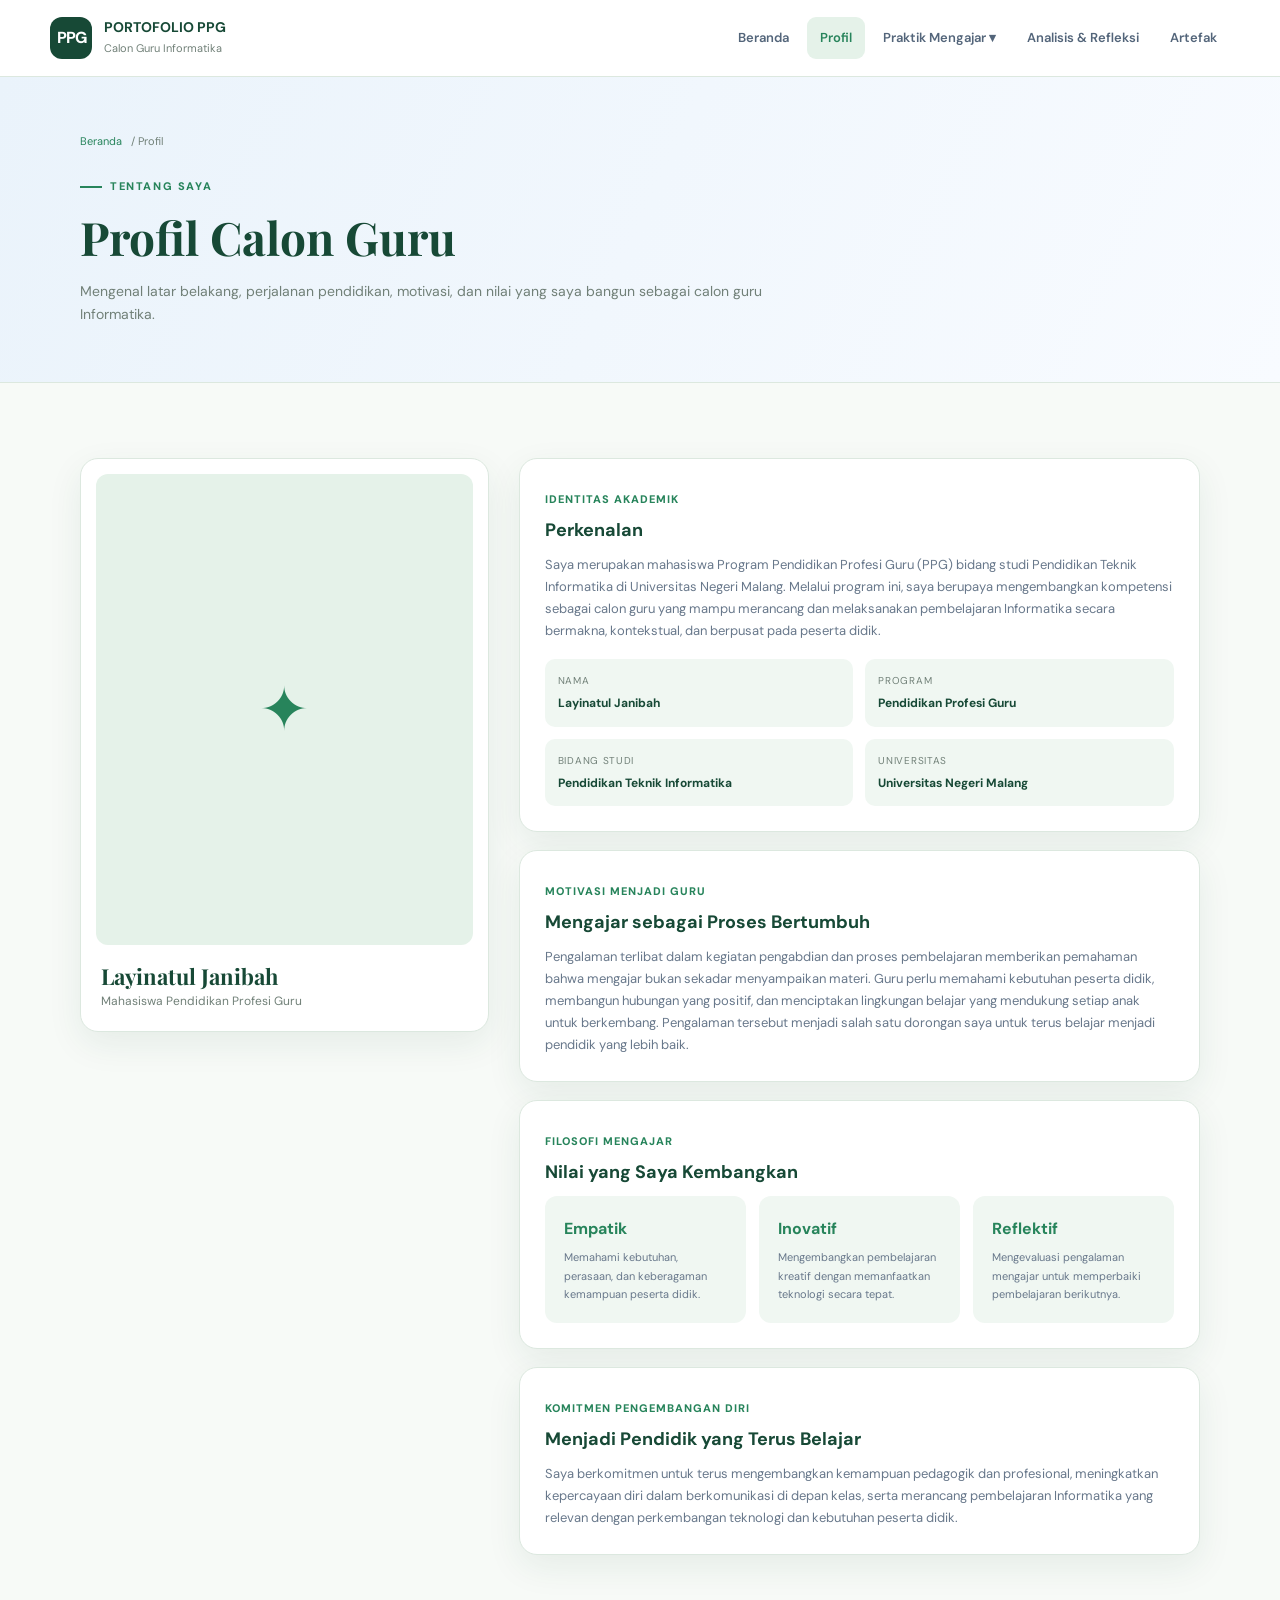
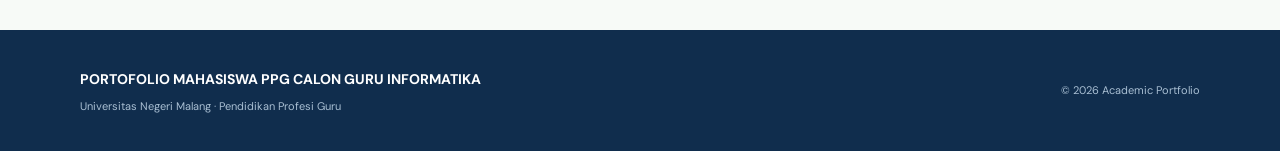
==== profil.html @ 5bf06bca "1st commit" ====
<!DOCTYPE html>
<html lang="id">
<head>
    <meta charset="UTF-8">
    <meta name="viewport" content="width=device-width, initial-scale=1.0">
    <title>Profil | Portofolio PPG Informatika</title>
    <link rel="stylesheet" href="style.css">
</head>
<body>

<header class="site-header">
    <div class="nav-container">
        <a href="index.html" class="brand">
            <div class="brand-mark">PPG</div>
            <div class="brand-text">
                <strong>PORTOFOLIO PPG</strong>
                <span>Calon Guru Informatika</span>
            </div>
        </a>
        <button class="menu-toggle" aria-label="Buka navigasi">☰</button>
        <nav class="nav">
            <a href="index.html">Beranda</a>
            <a href="profil.html" class="active">Profil</a>
            <div class="nav-dropdown">
                <button class="nav-drop-button">Praktik Mengajar ▾</button>
                <div class="dropdown-menu">
                    <a href="siklus-1.html">Siklus 1</a>
                    <a href="siklus-2.html">Siklus 2</a>
                    <a href="siklus-3.html">Siklus 3</a>
                    <a href="siklus-4.html">Siklus 4</a>
                </div>
            </div>
            <a href="analisis.html">Analisis & Refleksi</a>
            <a href="artefak.html">Artefak</a>
        </nav>
    </div>
</header>

<section class="page-hero">
    <div class="container">
        <div class="breadcrumb"><a href="index.html">Beranda</a> / Profil</div>
        <span class="eyebrow">TENTANG SAYA</span>
        <h1>Profil Calon Guru</h1>
        <p>Mengenal latar belakang, perjalanan pendidikan, motivasi, dan nilai yang saya bangun sebagai calon guru Informatika.</p>
    </div>
</section>

<main class="section">
    <div class="container profile-layout">
        <aside class="card profile-photo-card">
            <img src="profil.jpg" alt="Foto profil" class="profile-photo"
                 onerror="this.style.display='none';this.nextElementSibling.style.display='grid';">
            <div class="profile-photo-placeholder" style="display:none;">✦</div>
            <div class="profile-caption">
                <h2>Layinatul Janibah</h2>
                <p>Mahasiswa Pendidikan Profesi Guru</p>
            </div>
        </aside>

        <div class="profile-content">
            <article class="card content-card">
                <span class="small-label">IDENTITAS AKADEMIK</span>
                <h3>Perkenalan</h3>
                <p>
                    Saya merupakan mahasiswa Program Pendidikan Profesi Guru (PPG)
                    bidang studi Pendidikan Teknik Informatika di Universitas Negeri
                    Malang. Melalui program ini, saya berupaya mengembangkan
                    kompetensi sebagai calon guru yang mampu merancang dan
                    melaksanakan pembelajaran Informatika secara bermakna,
                    kontekstual, dan berpusat pada peserta didik.
                </p>

                <div class="profile-facts">
                    <div class="fact">
                        <span>Nama</span>
                        <strong>Layinatul Janibah</strong>
                    </div>
                    <div class="fact">
                        <span>Program</span>
                        <strong>Pendidikan Profesi Guru</strong>
                    </div>
                    <div class="fact">
                        <span>Bidang Studi</span>
                        <strong>Pendidikan Teknik Informatika</strong>
                    </div>
                    <div class="fact">
                        <span>Universitas</span>
                        <strong>Universitas Negeri Malang</strong>
                    </div>
                </div>
            </article>

            <article class="card content-card">
                <span class="small-label">MOTIVASI MENJADI GURU</span>
                <h3>Mengajar sebagai Proses Bertumbuh</h3>
                <p>
                    Pengalaman terlibat dalam kegiatan pengabdian dan proses
                    pembelajaran memberikan pemahaman bahwa mengajar bukan sekadar
                    menyampaikan materi. Guru perlu memahami kebutuhan peserta
                    didik, membangun hubungan yang positif, dan menciptakan
                    lingkungan belajar yang mendukung setiap anak untuk berkembang.
                    Pengalaman tersebut menjadi salah satu dorongan saya untuk
                    terus belajar menjadi pendidik yang lebih baik.
                </p>
            </article>

            <article class="card content-card">
                <span class="small-label">FILOSOFI MENGAJAR</span>
                <h3>Nilai yang Saya Kembangkan</h3>

                <div class="value-grid">
                    <div class="value-card">
                        <strong>Empatik</strong>
                        <p>Memahami kebutuhan, perasaan, dan keberagaman kemampuan peserta didik.</p>
                    </div>
                    <div class="value-card">
                        <strong>Inovatif</strong>
                        <p>Mengembangkan pembelajaran kreatif dengan memanfaatkan teknologi secara tepat.</p>
                    </div>
                    <div class="value-card">
                        <strong>Reflektif</strong>
                        <p>Mengevaluasi pengalaman mengajar untuk memperbaiki pembelajaran berikutnya.</p>
                    </div>
                </div>
            </article>

            <article class="card content-card">
                <span class="small-label">KOMITMEN PENGEMBANGAN DIRI</span>
                <h3>Menjadi Pendidik yang Terus Belajar</h3>
                <p>
                    Saya berkomitmen untuk terus mengembangkan kemampuan pedagogik
                    dan profesional, meningkatkan kepercayaan diri dalam
                    berkomunikasi di depan kelas, serta merancang pembelajaran
                    Informatika yang relevan dengan perkembangan teknologi dan
                    kebutuhan peserta didik.
                </p>
            </article>
        </div>
    </div>
</main>

<footer class="site-footer">
    <div class="container footer-inner">
        <div>
            <strong>PORTOFOLIO MAHASISWA PPG CALON GURU INFORMATIKA</strong>
            <p>Universitas Negeri Malang · Pendidikan Profesi Guru</p>
        </div>
        <div class="footer-copy">© <span class="year"></span> Academic Portfolio</div>
    </div>
</footer>

<script src="script.js"></script>
</body>
</html>
---- style.css ----
@import url('https://fonts.googleapis.com/css2?family=DM+Sans:wght@400;500;600;700;800&family=Playfair+Display:wght@600;700&display=swap');

:root {
    --navy: #174936;
    --blue: #27845B;
    --blue-light: #E5F2E9;
    --blue-soft: #F0F7F2;
    --white: #ffffff;
    --ink: #263B31;
    --muted: #718078;
    --line: #DCE8DF;
    --surface: #F7FAF7;
    --shadow: 0 12px 35px rgba(30, 75, 52, .08);
    --radius: 18px;
}

* {
    margin: 0;
    padding: 0;
    box-sizing: border-box;
}

html {
    scroll-behavior: smooth;
    scroll-padding-top: 100px;
}

body {
    font-family: 'DM Sans', sans-serif;
    background: var(--surface);
    color: var(--ink);
    line-height: 1.7;
}

a {
    text-decoration: none;
    color: inherit;
}

button,
input,
textarea {
    font: inherit;
}

button {
    cursor: pointer;
}

img {
    max-width: 100%;
    display: block;
}

.container {
    width: min(1120px, calc(100% - 40px));
    margin: auto;
}

/* NAVIGATION */

.site-header {
    background: rgba(255,255,255,.94);
    border-bottom: 1px solid var(--line);
    position: sticky;
    top: 0;
    z-index: 1000;
    backdrop-filter: blur(14px);
}

.nav-container {
    width: min(1180px, calc(100% - 40px));
    min-height: 76px;
    margin: auto;
    display: flex;
    justify-content: space-between;
    align-items: center;
    gap: 25px;
}

.brand {
    display: flex;
    align-items: center;
    gap: 12px;
    min-width: 220px;
}

.brand-mark {
    width: 42px;
    height: 42px;
    border-radius: 12px;
    background: var(--navy);
    color: white;
    display: grid;
    place-items: center;
    font-weight: 800;
    letter-spacing: -1px;
}

.brand-text strong {
    display: block;
    color: var(--navy);
    font-size: 14px;
    line-height: 1.3;
}

.brand-text span {
    display: block;
    font-size: 11px;
    color: var(--muted);
    margin-top: 3px;
}

.nav {
    display: flex;
    align-items: center;
    gap: 5px;
}

.nav a,
.nav-drop-button {
    border: 0;
    background: transparent;
    padding: 10px 13px;
    color: #53657a;
    font-size: 13px;
    font-weight: 600;
    border-radius: 9px;
    transition: .2s;
}

.nav a:hover,
.nav-drop-button:hover,
.nav a.active {
    background: var(--blue-light);
    color: var(--blue);
}

.nav-dropdown {
    position: relative;
}

.nav-drop-button {
    display: flex;
    align-items: center;
    gap: 7px;
}

.dropdown-menu {
    display: none;
    position: absolute;
    top: calc(100% + 12px);
    left: 0;
    width: 190px;
    padding: 8px;
    background: white;
    border: 1px solid var(--line);
    border-radius: 13px;
    box-shadow: var(--shadow);
}

.dropdown-menu.show {
    display: grid;
}

.dropdown-menu a {
    padding: 9px 11px;
}

.menu-toggle {
    display: none;
    border: 1px solid var(--line);
    background: white;
    color: var(--navy);
    border-radius: 10px;
    padding: 8px 11px;
    font-size: 20px;
}

/* GENERAL */

.eyebrow {
    display: inline-flex;
    align-items: center;
    gap: 8px;
    color: var(--blue);
    font-size: 11px;
    font-weight: 800;
    text-transform: uppercase;
    letter-spacing: 1.6px;
}

.eyebrow::before {
    content: "";
    width: 22px;
    height: 2px;
    background: var(--blue);
}

h1, h2, h3 {
    color: var(--navy);
    line-height: 1.25;
}

h1, h2 {
    font-family: 'Playfair Display', serif;
}

.section {
    padding: 75px 0;
}

.section-heading {
    max-width: 680px;
    margin-bottom: 30px;
}

.section-heading h2 {
    font-size: clamp(27px, 4vw, 37px);
    margin: 12px 0;
}

.section-heading p {
    color: var(--muted);
    font-size: 14px;
}

.text-muted {
    color: var(--muted);
}

.small-label {
    color: var(--blue);
    font-size: 11px;
    font-weight: 800;
    text-transform: uppercase;
    letter-spacing: 1px;
}

.card {
    background: white;
    border: 1px solid var(--line);
    border-radius: var(--radius);
    box-shadow: var(--shadow);
}

.btn {
    display: inline-flex;
    align-items: center;
    justify-content: center;
    gap: 9px;
    padding: 12px 19px;
    border-radius: 10px;
    background: var(--navy);
    color: white;
    border: 1px solid var(--navy);
    font-size: 13px;
    font-weight: 700;
    transition: .2s;
}

.btn:hover {
    background: var(--blue);
    border-color: var(--blue);
    transform: translateY(-2px);
}

.btn-outline {
    background: white;
    color: var(--navy);
    border-color: var(--line);
}

.btn-outline:hover {
    color: white;
}

.btn-small {
    padding: 8px 13px;
    font-size: 12px;
}

/* HOME HERO */

.home-hero {
    padding: 75px 0 65px;
    background:
        radial-gradient(circle at 85% 15%, rgba(72,145,204,.16), transparent 30%),
        linear-gradient(135deg, #edf5fc, #ffffff 70%);
    overflow: hidden;
}

.hero-grid {
    display: grid;
    grid-template-columns: 1.2fr .8fr;
    gap: 55px;
    align-items: center;
}

.hero-copy h1 {
    font-size: clamp(39px, 5.5vw, 65px);
    margin: 20px 0;
    letter-spacing: -1.5px;
}

.hero-copy h1 span {
    color: var(--blue);
}

.hero-copy p {
    max-width: 600px;
    color: #65758a;
    font-size: 15px;
    margin-bottom: 25px;
}

.hero-actions {
    display: flex;
    flex-wrap: wrap;
    gap: 10px;
}

.hero-note {
    margin-top: 28px;
    display: flex;
    align-items: center;
    gap: 12px;
    color: var(--muted);
    font-size: 12px;
}

.hero-note strong {
    color: var(--navy);
}

.hero-visual {
    position: relative;
    min-height: 350px;
    display: flex;
    align-items: center;
    justify-content: center;
}

.hero-document {
    width: 290px;
    min-height: 320px;
    padding: 28px;
    background: white;
    border: 1px solid var(--line);
    border-radius: 18px;
    box-shadow: 0 25px 65px rgba(26, 67, 105, .16);
    transform: rotate(3deg);
}

.document-top {
    display: flex;
    justify-content: space-between;
    align-items: center;
    margin-bottom: 32px;
}

.document-icon {
    width: 42px;
    height: 42px;
    background: var(--blue-light);
    color: var(--blue);
    border-radius: 12px;
    display: grid;
    place-items: center;
    font-weight: 800;
}

.document-line {
    height: 8px;
    border-radius: 20px;
    background: #e7eef5;
    margin: 12px 0;
}

.document-line.long { width: 100%; }
.document-line.medium { width: 72%; }
.document-line.short { width: 45%; }

.document-footer {
    margin-top: 35px;
    padding-top: 15px;
    border-top: 1px solid var(--line);
    color: var(--muted);
    font-size: 10px;
}

.floating-note {
    position: absolute;
    bottom: 20px;
    left: 0;
    padding: 13px 17px;
    background: white;
    border: 1px solid var(--line);
    box-shadow: var(--shadow);
    border-radius: 12px;
    font-size: 12px;
    color: var(--navy);
    font-weight: 700;
}

/* STATISTICS */

.stats-strip {
    display: grid;
    grid-template-columns: repeat(3, 1fr);
    background: white;
    border: 1px solid var(--line);
    border-radius: 16px;
    margin-top: -25px;
    position: relative;
    z-index: 2;
    box-shadow: var(--shadow);
}

.stat-item {
    padding: 22px;
    text-align: center;
}

.stat-item + .stat-item {
    border-left: 1px solid var(--line);
}

.stat-item strong {
    display: block;
    color: var(--navy);
    font-family: 'Playfair Display', serif;
    font-size: 27px;
}

.stat-item span {
    color: var(--muted);
    font-size: 12px;
}

/* HOME CONTENT */

.intro-grid {
    display: grid;
    grid-template-columns: 1fr 1fr;
    gap: 25px;
}

.intro-card {
    padding: 30px;
}

.intro-card h3 {
    margin: 13px 0;
    font-size: 20px;
}

.intro-card p {
    font-size: 13px;
    color: var(--muted);
}

.journey-grid {
    display: grid;
    grid-template-columns: repeat(4, 1fr);
    gap: 15px;
}

.journey-card {
    padding: 23px;
    transition: .25s;
    position: relative;
    overflow: hidden;
}

.journey-card:hover {
    transform: translateY(-5px);
    border-color: #9fc3e3;
}

.journey-number {
    font-family: 'Playfair Display', serif;
    font-size: 38px;
    color: #b5d2eb;
    line-height: 1;
}

.journey-card h3 {
    margin: 17px 0 8px;
    font-size: 17px;
}

.journey-card p {
    font-size: 12px;
    color: var(--muted);
    min-height: 55px;
}

.journey-card a {
    display: inline-block;
    margin-top: 16px;
    color: var(--blue);
    font-size: 12px;
    font-weight: 800;
}

/* PAGE HERO */

.page-hero {
    padding: 55px 0;
    background: linear-gradient(115deg, #eaf3fb, #f8fbff);
    border-bottom: 1px solid var(--line);
}

.page-hero h1 {
    font-size: clamp(32px, 4vw, 46px);
    margin: 13px 0;
}

.page-hero p {
    max-width: 700px;
    color: var(--muted);
    font-size: 14px;
}

.breadcrumb {
    display: flex;
    gap: 9px;
    font-size: 11px;
    color: var(--muted);
    margin-bottom: 18px;
}

.breadcrumb a {
    color: var(--blue);
}

/* PROFILE */

.profile-layout {
    display: grid;
    grid-template-columns: .75fr 1.25fr;
    gap: 30px;
    align-items: start;
}

.profile-photo-card {
    padding: 15px;
}

.profile-photo {
    width: 100%;
    aspect-ratio: 4 / 5;
    object-fit: cover;
    border-radius: 12px;
    background: var(--blue-light);
}

.profile-photo-placeholder {
    aspect-ratio: 4 / 5;
    display: grid;
    place-items: center;
    background: var(--blue-light);
    border-radius: 12px;
    color: var(--blue);
    font-size: 60px;
}

.profile-caption {
    padding: 18px 5px 5px;
}

.profile-caption h2 {
    font-size: 22px;
}

.profile-caption p {
    color: var(--muted);
    font-size: 12px;
}

.profile-content {
    display: grid;
    gap: 18px;
}

.content-card {
    padding: 25px;
}

.content-card h3 {
    font-size: 18px;
    margin: 8px 0 12px;
}

.content-card p {
    font-size: 13px;
    color: #68788b;
}

.profile-facts {
    display: grid;
    grid-template-columns: 1fr 1fr;
    gap: 12px;
    margin-top: 17px;
}

.fact {
    padding: 13px;
    background: var(--blue-soft);
    border-radius: 10px;
}

.fact span {
    display: block;
    font-size: 10px;
    color: var(--muted);
    text-transform: uppercase;
    letter-spacing: .7px;
}

.fact strong {
    display: block;
    font-size: 12px;
    color: var(--navy);
    margin-top: 4px;
}

.value-grid {
    display: grid;
    grid-template-columns: repeat(3, 1fr);
    gap: 13px;
}

.value-card {
    padding: 19px;
    background: var(--blue-soft);
    border-radius: 12px;
}

.value-card strong {
    color: var(--blue);
    display: block;
    margin-bottom: 6px;
}

.value-card p {
    font-size: 11px;
}

/* ANALYSIS */

.analysis-grid {
    display: grid;
    grid-template-columns: repeat(2, 1fr);
    gap: 17px;
}

.analysis-card {
    padding: 25px;
}

.analysis-card h3 {
    margin: 10px 0;
    font-size: 18px;
}

.analysis-card p {
    color: var(--muted);
    font-size: 13px;
}

.analysis-card .card-number {
    font-family: 'Playfair Display', serif;
    font-size: 35px;
    color: #b5d2eb;
}

/* ARTIFACTS */

.filter-bar {
    display: flex;
    flex-wrap: wrap;
    gap: 9px;
    margin-bottom: 25px;
}

.filter-btn {
    border: 1px solid var(--line);
    background: white;
    color: #62758a;
    border-radius: 30px;
    padding: 9px 16px;
    font-size: 12px;
    font-weight: 700;
}

.filter-btn.active,
.filter-btn:hover {
    background: var(--navy);
    border-color: var(--navy);
    color: white;
}

.artifact-grid {
    display: grid;
    grid-template-columns: repeat(3, 1fr);
    gap: 18px;
}

.artifact-card {
    overflow: hidden;
    transition: .25s;
}

.artifact-card:hover {
    transform: translateY(-5px);
}

.artifact-cover {
    height: 165px;
    background: linear-gradient(135deg, #dcecf9, #f3f8fd);
    display: grid;
    place-items: center;
    color: var(--blue);
    font-size: 44px;
    overflow: hidden;
}

.artifact-cover img {
    width: 100%;
    height: 100%;
    object-fit: cover;
    cursor: zoom-in;
}

.artifact-body {
    padding: 20px;
}

.artifact-category {
    font-size: 10px;
    font-weight: 800;
    color: var(--blue);
    text-transform: uppercase;
    letter-spacing: .8px;
}

.artifact-body h3 {
    font-size: 16px;
    margin: 8px 0;
}

.artifact-body p {
    font-size: 12px;
    color: var(--muted);
}

.artifact-link {
    display: inline-block;
    margin-top: 15px;
    color: var(--blue);
    font-size: 12px;
    font-weight: 800;
}

/* CYCLE PAGES */

.cycle-banner {
    background: linear-gradient(120deg, #12345a, #2468a2);
    color: white;
    padding: 40px;
    border-radius: 20px;
    margin-top: 35px;
    position: relative;
    overflow: hidden;
}

.cycle-banner::after {
    content: "";
    position: absolute;
    width: 240px;
    height: 240px;
    border: 1px solid rgba(255,255,255,.15);
    border-radius: 50%;
    right: -65px;
    top: -90px;
    box-shadow: 0 0 0 25px rgba(255,255,255,.04),
                0 0 0 55px rgba(255,255,255,.03);
}

.cycle-banner .eyebrow {
    color: #b8d9f5;
}

.cycle-banner .eyebrow::before {
    background: #b8d9f5;
}

.cycle-banner h1 {
    color: white;
    font-size: 38px;
    margin: 13px 0;
}

.cycle-banner p {
    max-width: 650px;
    color: #d8e8f6;
    font-size: 13px;
}

.cycle-meta {
    display: flex;
    flex-wrap: wrap;
    gap: 10px;
    margin-top: 20px;
}

.cycle-meta span {
    border: 1px solid rgba(255,255,255,.25);
    padding: 6px 12px;
    border-radius: 30px;
    font-size: 10px;
    color: #e5f2fc;
}

.cycle-layout {
    display: grid;
    grid-template-columns: 230px 1fr;
    gap: 25px;
    align-items: start;
    padding: 40px 0 75px;
}

.cycle-sidebar {
    position: sticky;
    top: 100px;
    padding: 20px;
}

.cycle-sidebar h3 {
    font-size: 14px;
    margin-bottom: 15px;
}

.cycle-sidebar a {
    display: block;
    padding: 9px 10px;
    border-radius: 8px;
    color: var(--muted);
    font-size: 11px;
    margin: 3px 0;
}

.cycle-sidebar a:hover {
    background: var(--blue-light);
    color: var(--blue);
}

.cycle-main {
    display: grid;
    gap: 18px;
}

.portfolio-section {
    padding: 27px;
    scroll-margin-top: 100px;
}

.section-title-row {
    display: flex;
    align-items: flex-start;
    gap: 14px;
    margin-bottom: 20px;
}

.section-index {
    width: 38px;
    height: 38px;
    flex: 0 0 38px;
    display: grid;
    place-items: center;
    border-radius: 11px;
    background: var(--blue-light);
    color: var(--blue);
    font-weight: 800;
    font-size: 13px;
}

.section-title-row h2 {
    font-family: 'DM Sans', sans-serif;
    font-size: 18px;
    margin-bottom: 4px;
}

.section-title-row p {
    color: var(--muted);
    font-size: 11px;
}

.document-grid {
    display: grid;
    grid-template-columns: repeat(2, 1fr);
    gap: 12px;
}

.document-item {
    padding: 16px;
    border: 1px solid var(--line);
    border-radius: 12px;
    background: #fbfdff;
}

.document-item h4 {
    font-size: 12px;
    color: var(--navy);
    margin-bottom: 5px;
}

.document-item p {
    font-size: 11px;
    color: var(--muted);
}

.document-item a {
    display: inline-block;
    margin-top: 10px;
    color: var(--blue);
    font-size: 11px;
    font-weight: 800;
}

.reflection-box {
    margin-top: 18px;
    padding: 18px;
    background: var(--blue-soft);
    border-radius: 12px;
}

.reflection-box label {
    display: block;
    color: var(--navy);
    font-size: 12px;
    font-weight: 800;
    margin-bottom: 8px;
}

.reflection-box textarea {
    width: 100%;
    min-height: 105px;
    padding: 13px;
    border: 1px solid var(--line);
    border-radius: 9px;
    background: white;
    color: var(--ink);
    outline: none;
    resize: vertical;
    font-size: 12px;
}

.reflection-box textarea:focus {
    border-color: var(--blue);
    box-shadow: 0 0 0 3px rgba(36,104,162,.09);
}

.save-note {
    display: block;
    color: var(--muted);
    font-size: 10px;
    margin-top: 6px;
}

.cycle-pagination {
    display: flex;
    justify-content: space-between;
    gap: 12px;
    margin-top: 10px;
}

/* GALLERY / LIGHTBOX */

.lightbox {
    display: none;
    position: fixed;
    inset: 0;
    background: rgba(10, 25, 42, .88);
    z-index: 2000;
    align-items: center;
    justify-content: center;
    padding: 25px;
}

.lightbox.show {
    display: flex;
}

.lightbox img {
    max-width: min(900px, 95vw);
    max-height: 85vh;
    object-fit: contain;
    border-radius: 10px;
}

.lightbox-close {
    position: absolute;
    top: 20px;
    right: 25px;
    color: white;
    background: transparent;
    border: 0;
    font-size: 35px;
}

/* FOOTER */

.site-footer {
    background: #102d4d;
    color: #d4e3f1;
    padding: 35px 0;
}

.footer-inner {
    display: flex;
    justify-content: space-between;
    gap: 20px;
    align-items: center;
}

.footer-inner strong {
    color: white;
    font-size: 14px;
}

.footer-inner p {
    font-size: 11px;
    color: #a9bfd3;
    margin-top: 5px;
}

.footer-copy {
    font-size: 11px;
    color: #a9bfd3;
}

/* RESPONSIVE */

@media (max-width: 900px) {
    .nav-container {
        flex-wrap: wrap;
        padding: 13px 0;
    }

    .menu-toggle {
        display: block;
    }

    .nav {
        display: none;
        width: 100%;
        flex-direction: column;
        align-items: stretch;
        padding: 10px 0;
    }

    .nav.open {
        display: flex;
    }

    .nav a,
    .nav-drop-button {
        width: 100%;
        text-align: left;
    }

    .nav-dropdown {
        width: 100%;
    }

    .dropdown-menu {
        position: static;
        width: 100%;
        box-shadow: none;
        margin: 5px 0;
    }

    .hero-grid {
        grid-template-columns: 1fr;
        gap: 25px;
    }

    .hero-visual {
        min-height: 300px;
    }

    .journey-grid {
        grid-template-columns: repeat(2, 1fr);
    }

    .profile-layout {
        grid-template-columns: 1fr;
    }

    .profile-photo-card {
        max-width: 380px;
    }

    .cycle-layout {
        grid-template-columns: 1fr;
    }

    .cycle-sidebar {
        position: static;
    }

    .cycle-sidebar nav {
        display: flex;
        flex-wrap: wrap;
    }

    .artifact-grid {
        grid-template-columns: repeat(2, 1fr);
    }
}

@media (max-width: 600px) {
    .container {
        width: min(100% - 28px, 1120px);
    }

    .home-hero {
        padding: 50px 0;
    }

    .hero-copy h1 {
        font-size: 42px;
    }

    .stats-strip {
        grid-template-columns: 1fr;
        margin-top: 0;
    }

    .stat-item + .stat-item {
        border-left: 0;
        border-top: 1px solid var(--line);
    }

    .intro-grid,
    .analysis-grid,
    .document-grid {
        grid-template-columns: 1fr;
    }

    .journey-grid,
    .artifact-grid {
        grid-template-columns: 1fr;
    }

    .value-grid {
        grid-template-columns: 1fr;
    }

    .profile-facts {
        grid-template-columns: 1fr;
    }

    .section {
        padding: 52px 0;
    }

    .cycle-banner {
        padding: 27px;
    }

    .cycle-banner h1 {
        font-size: 30px;
    }

    .portfolio-section {
        padding: 20px;
    }

    .footer-inner {
        flex-direction: column;
        align-items: flex-start;
    }

    .cycle-pagination {
        flex-direction: column;
    }
}
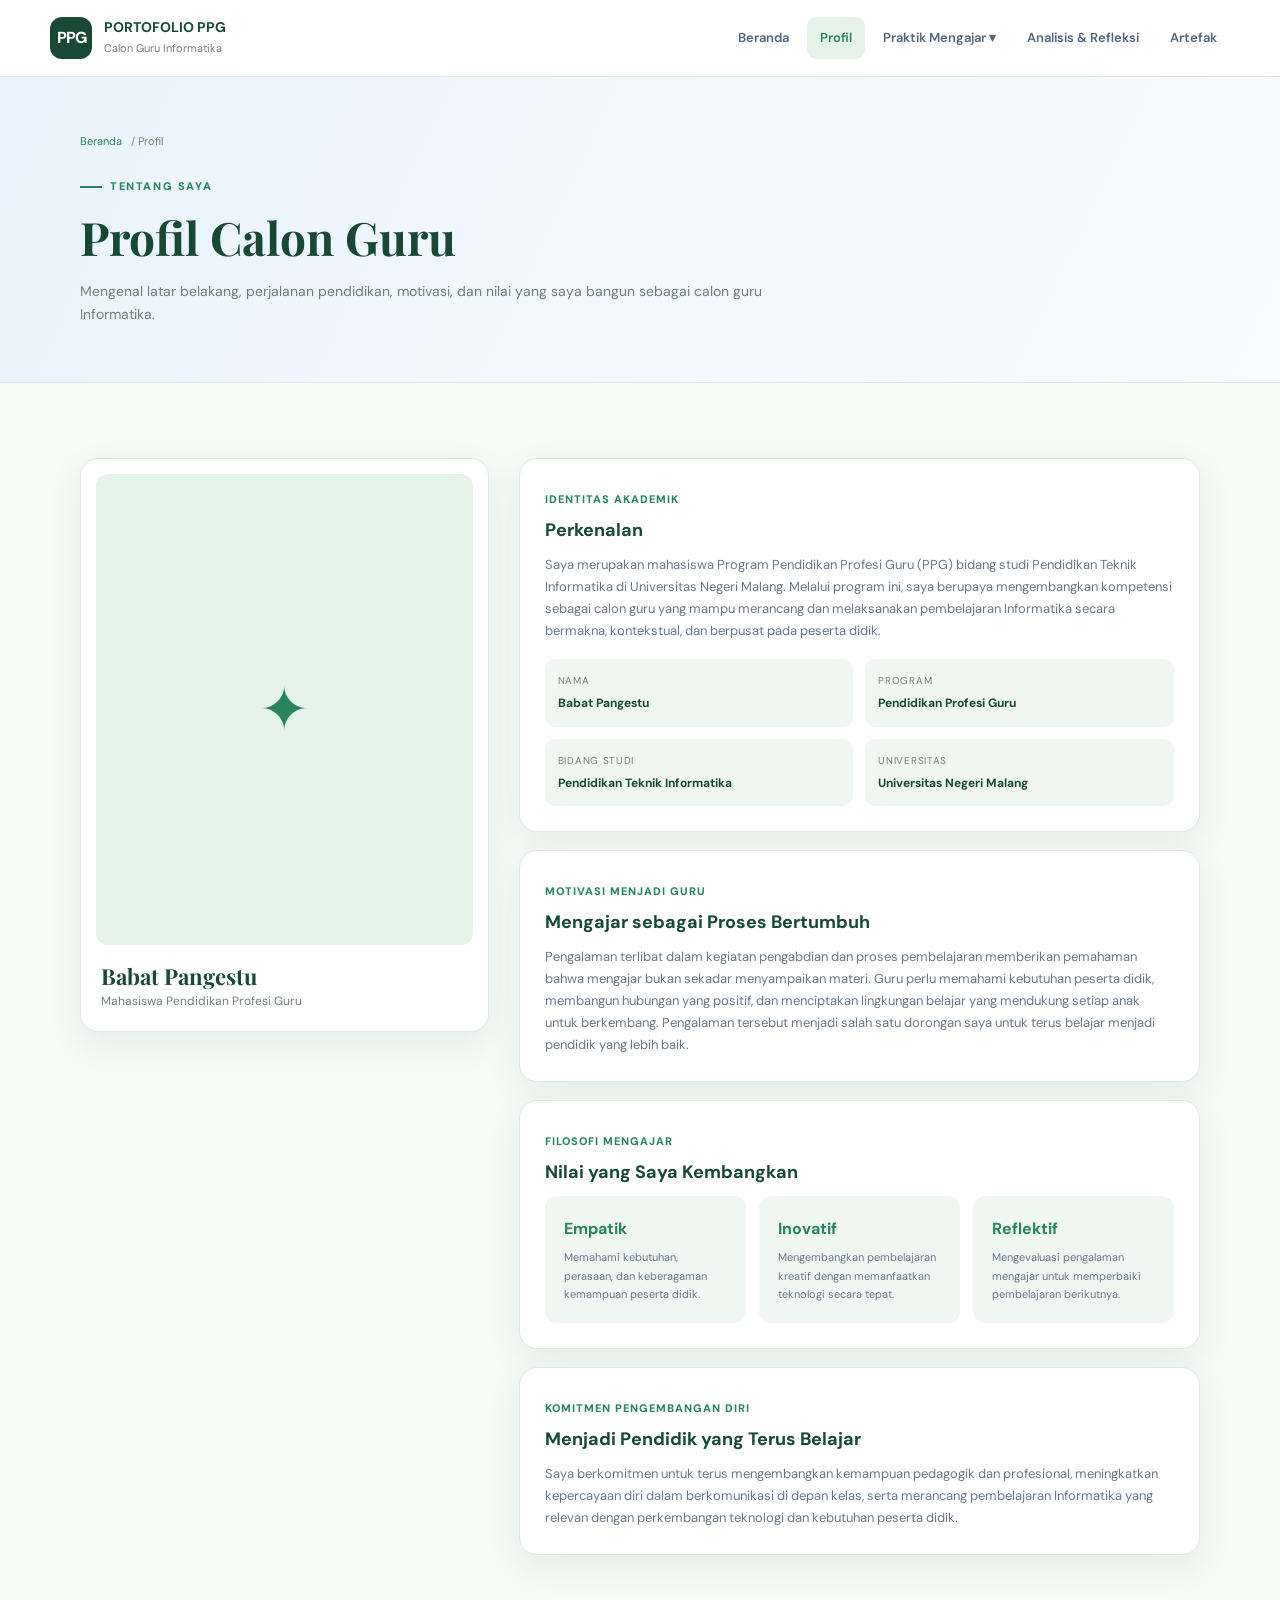
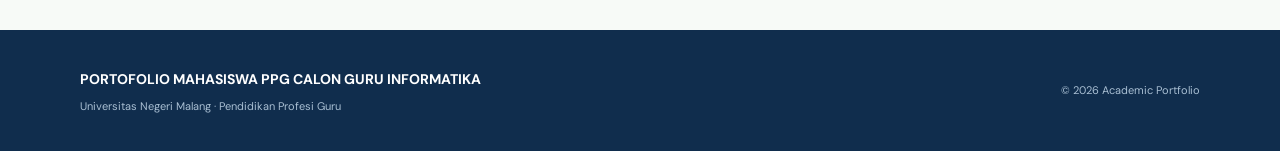
==== commit 3da8d3ba: "pplm" ====
--- a/profil.html
+++ b/profil.html
@@ -52,7 +52,7 @@
                  onerror="this.style.display='none';this.nextElementSibling.style.display='grid';">
             <div class="profile-photo-placeholder" style="display:none;">✦</div>
             <div class="profile-caption">
-                <h2>Layinatul Janibah</h2>
+                <h2>Babat Pangestu</h2>
                 <p>Mahasiswa Pendidikan Profesi Guru</p>
             </div>
         </aside>
@@ -73,7 +73,7 @@
                 <div class="profile-facts">
                     <div class="fact">
                         <span>Nama</span>
-                        <strong>Layinatul Janibah</strong>
+                        <strong>Babat Pangestu</strong>
                     </div>
                     <div class="fact">
                         <span>Program</span>
